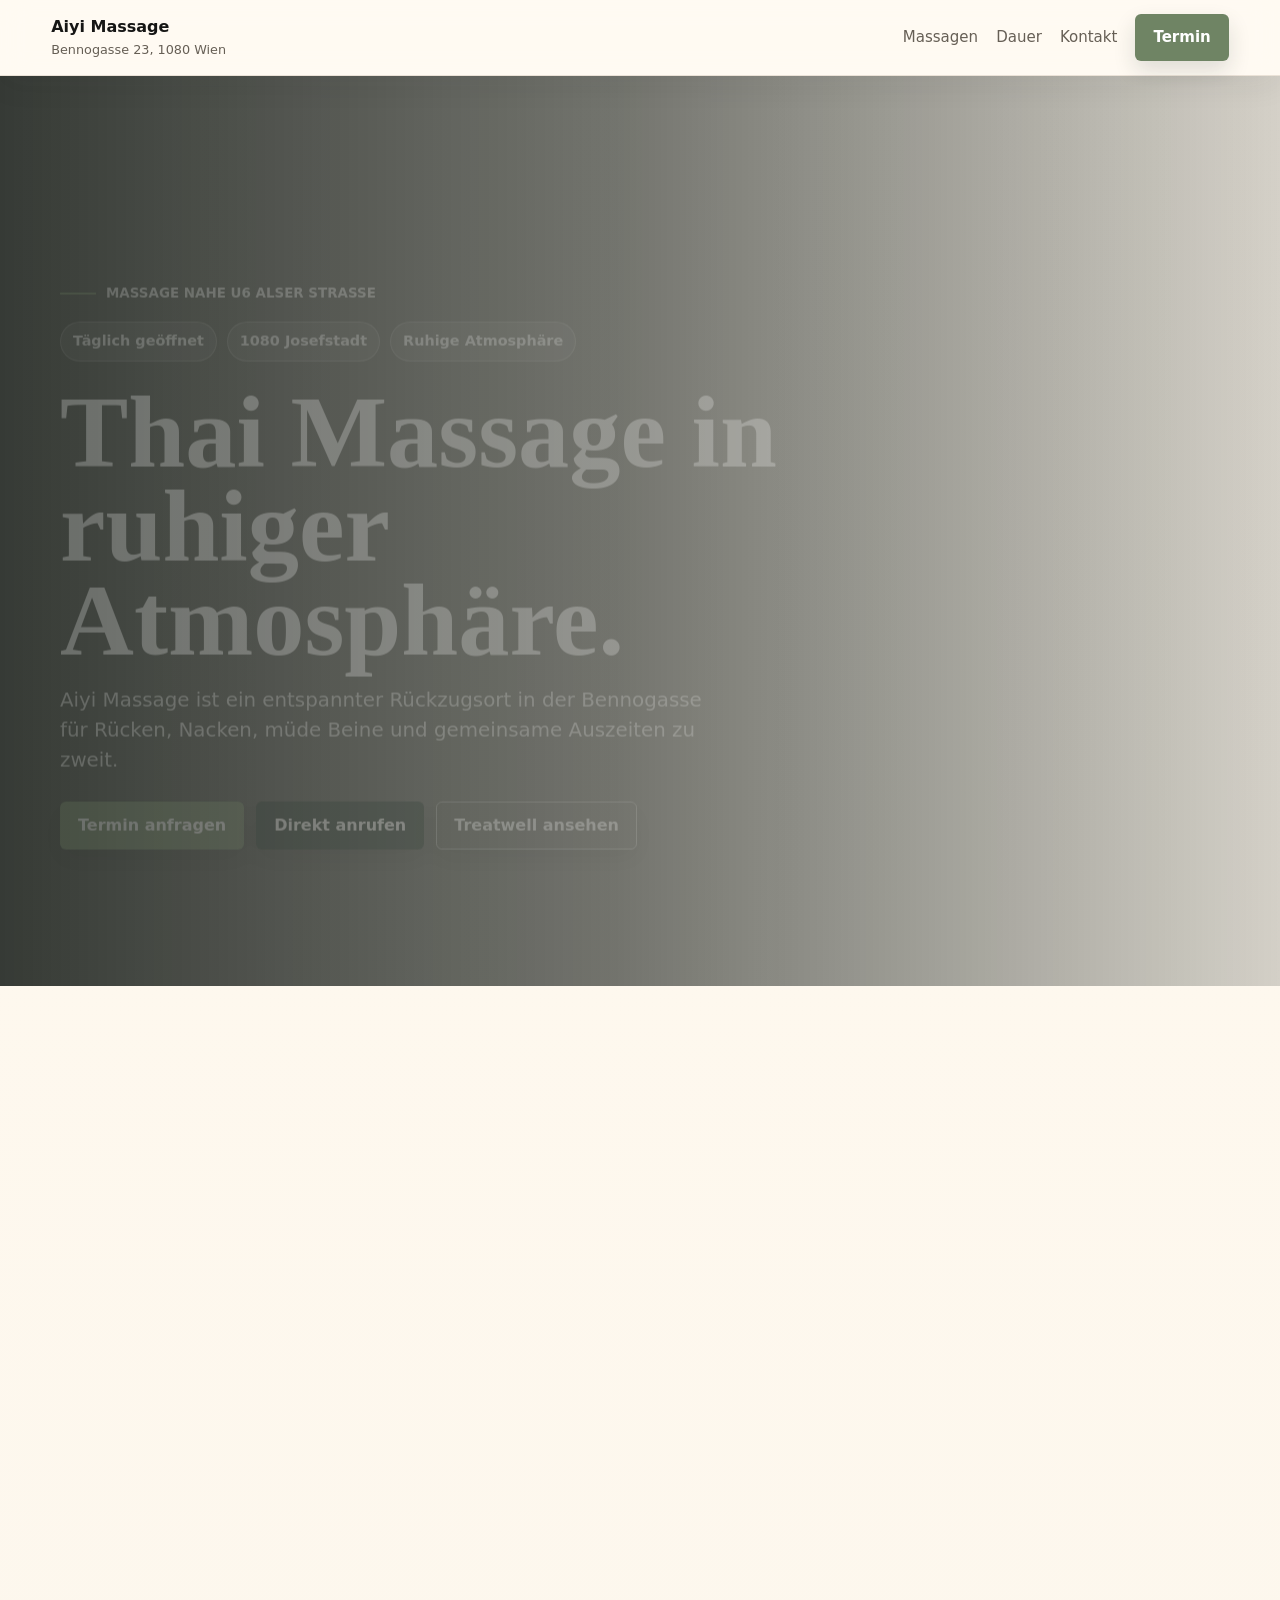
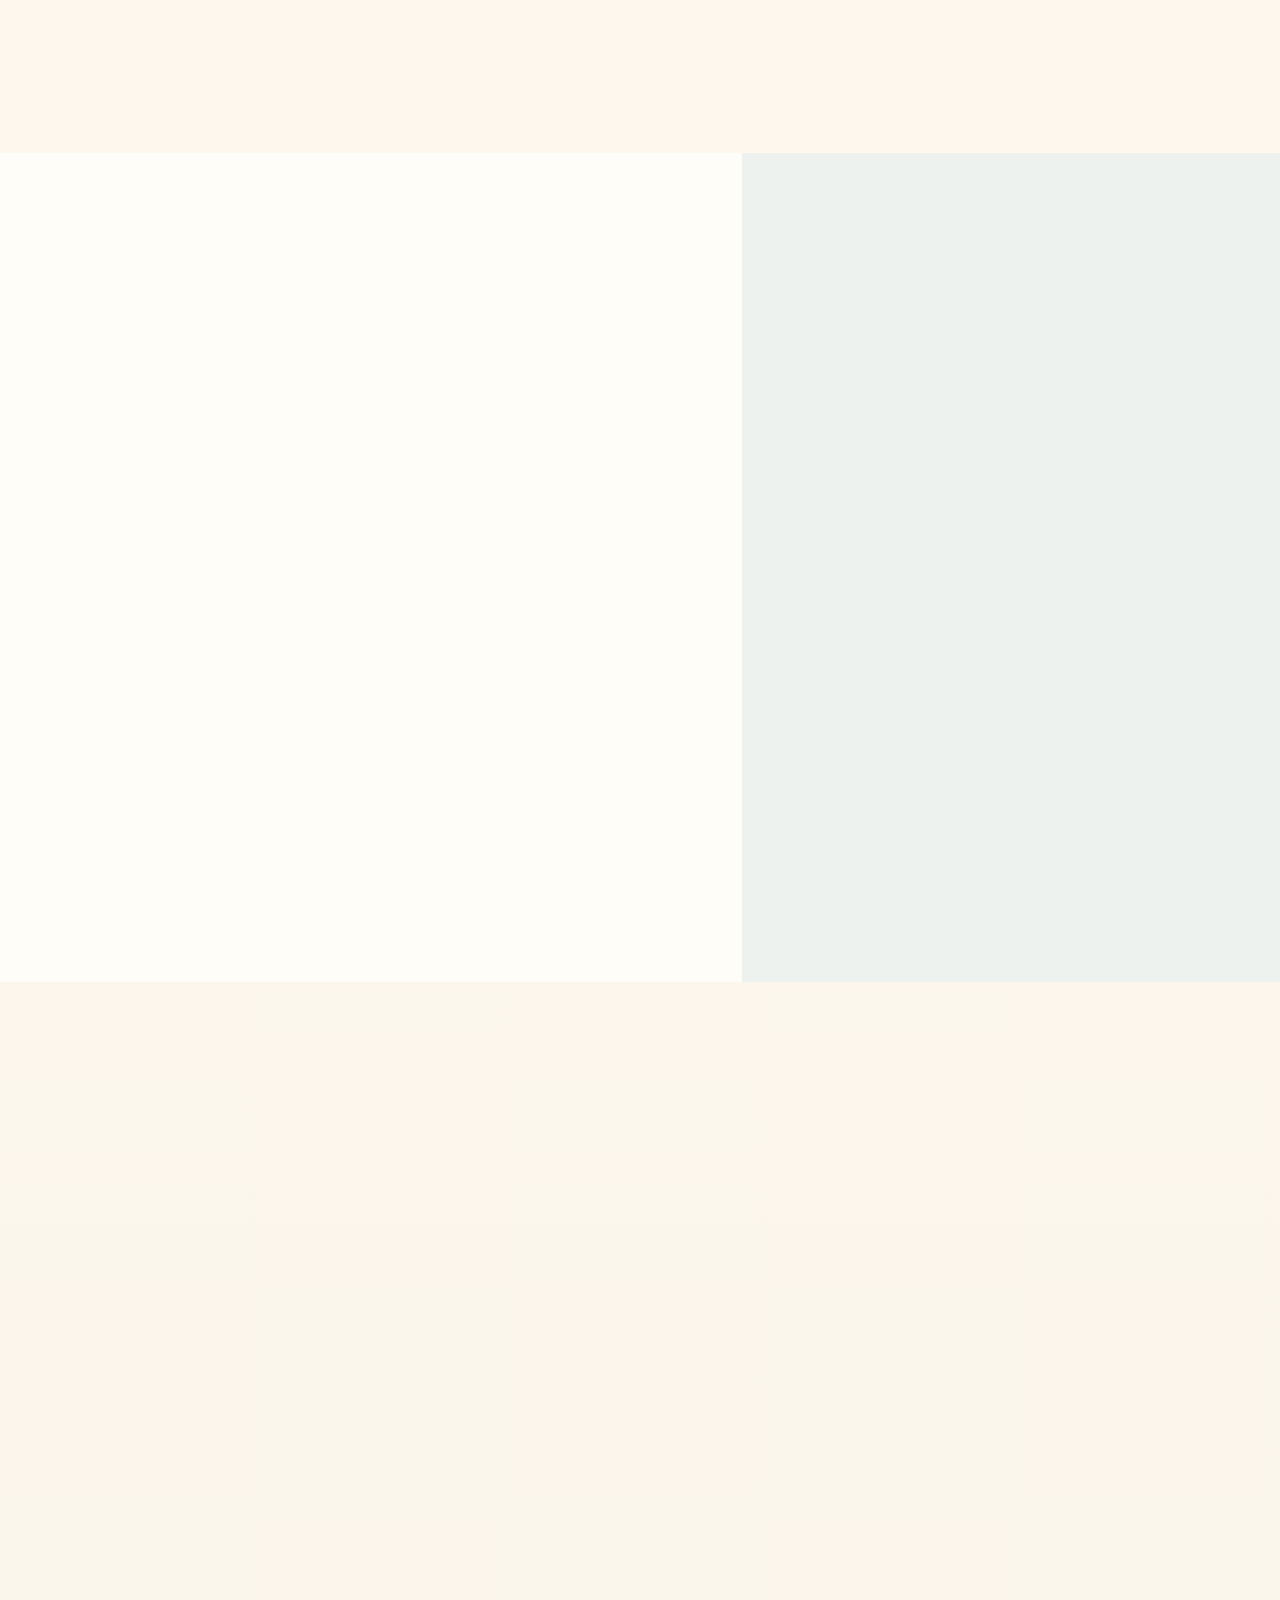
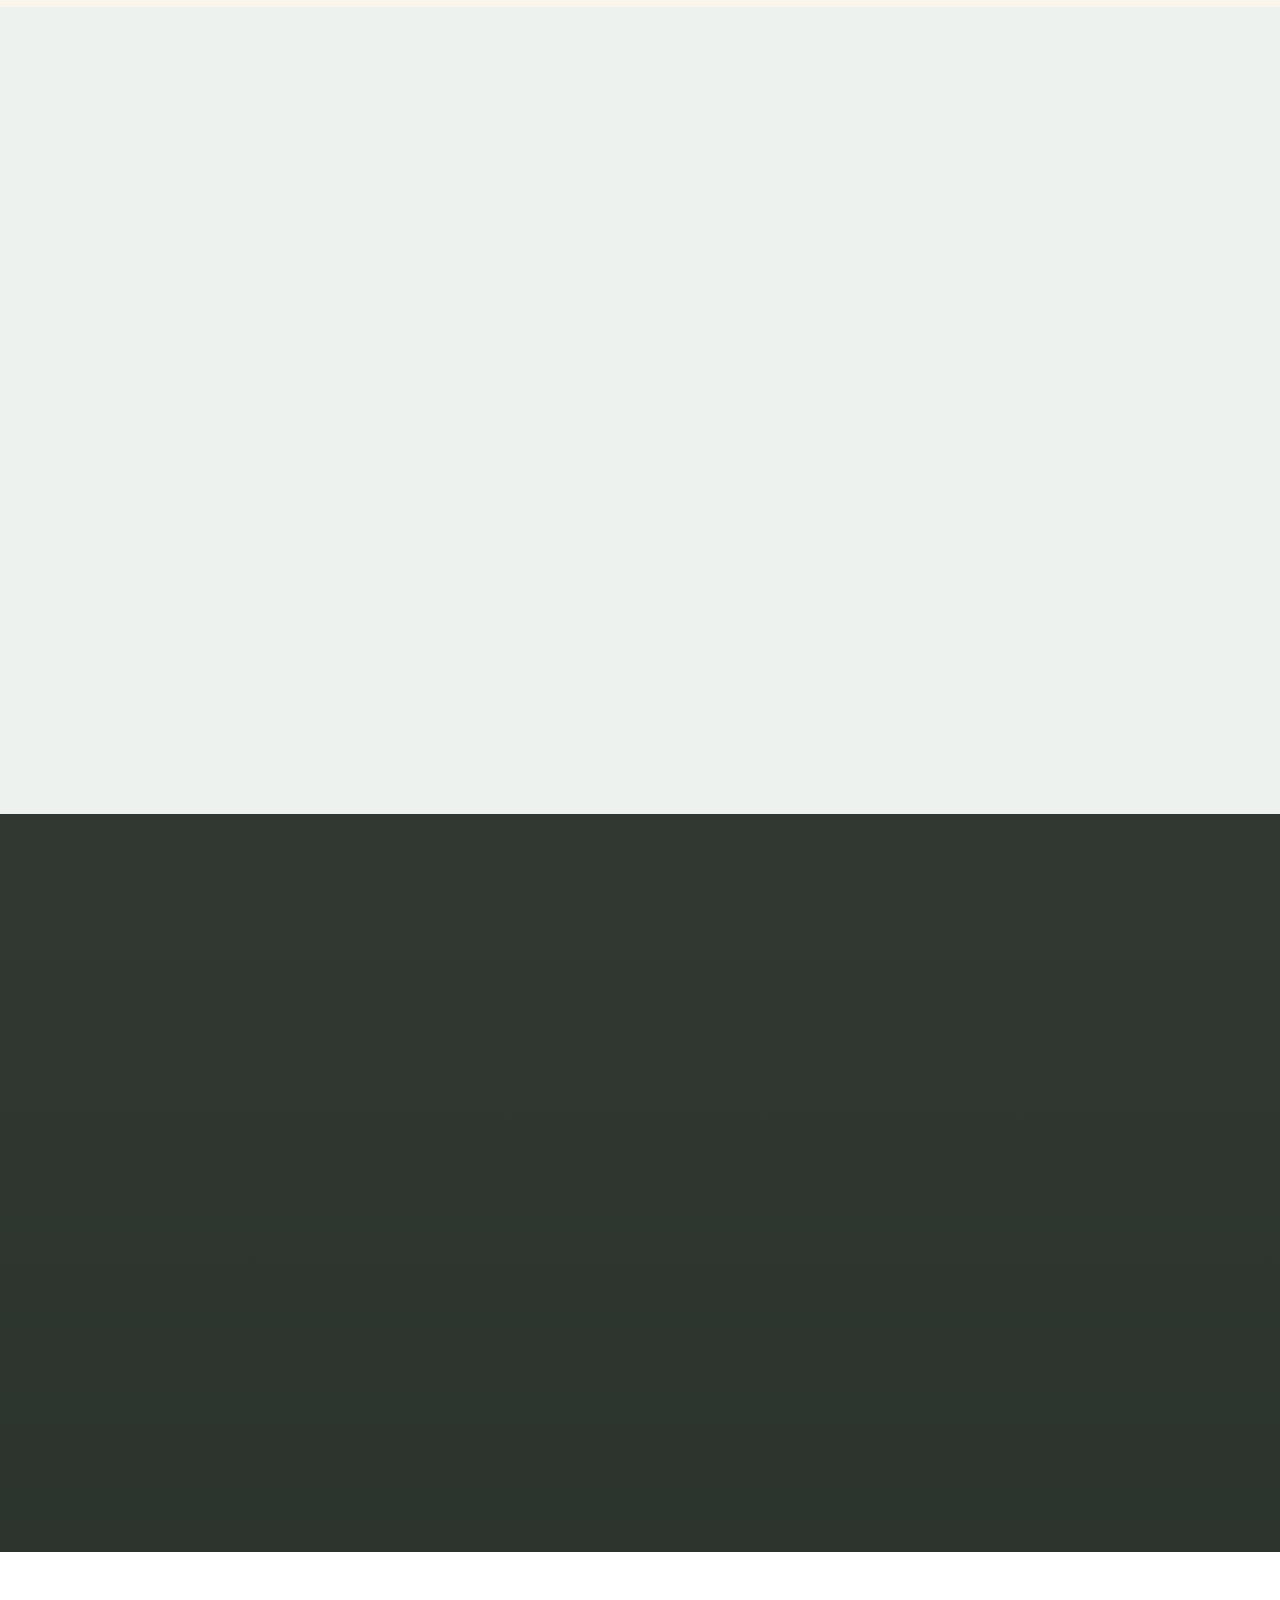
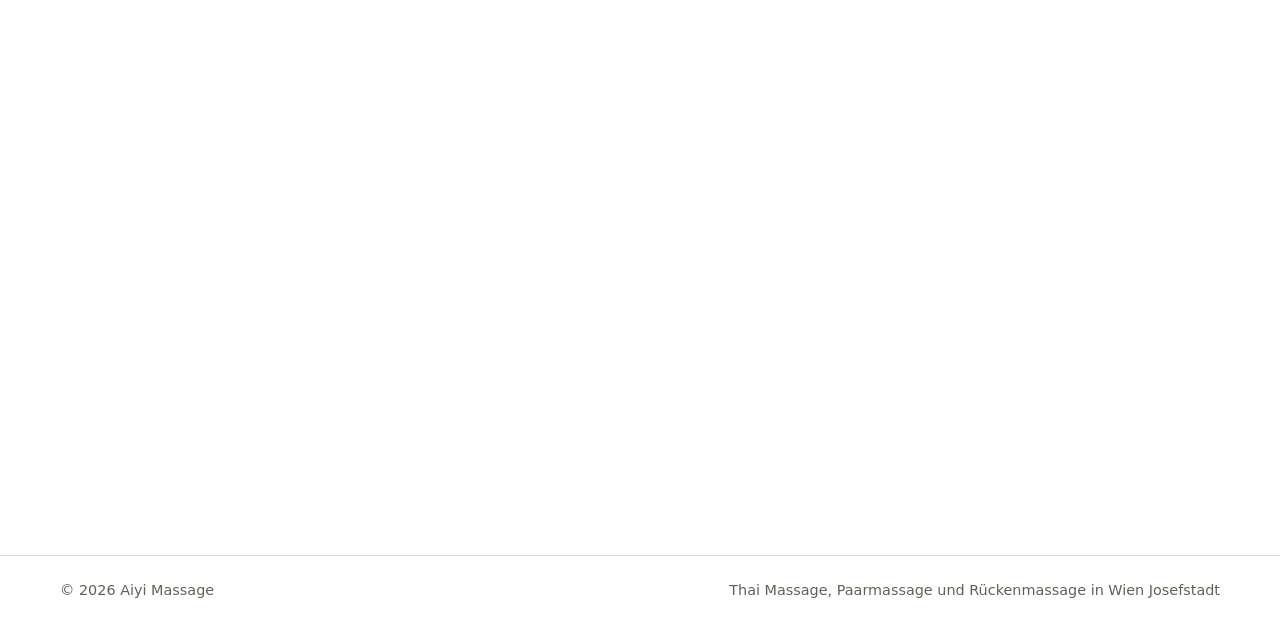
==== index.html @ 91cd6380 "Prepare GitHub Pages entry point" ====
<!doctype html>
<html lang="de">
  <head>
    <meta charset="utf-8" />
    <meta name="viewport" content="width=device-width, initial-scale=1" />
    <meta http-equiv="refresh" content="0; url=outputs/aiyi-massage/" />
    <title>Aiyi Massage | Website-Vorschau</title>
    <style>
      body {
        min-height: 100vh;
        display: grid;
        place-items: center;
        margin: 0;
        background: #fff9ef;
        color: #1f2822;
        font-family: system-ui, -apple-system, BlinkMacSystemFont, "Segoe UI", sans-serif;
      }

      main {
        width: min(520px, calc(100% - 36px));
        text-align: center;
      }

      a {
        color: #6f8464;
        font-weight: 700;
      }
    </style>
  </head>
  <body>
    <main>
      <h1>Aiyi Massage</h1>
      <p>Die Website-Vorschau wird geöffnet.</p>
      <p><a href="outputs/aiyi-massage/">Weiter zur Website</a></p>
    </main>
  </body>
</html>
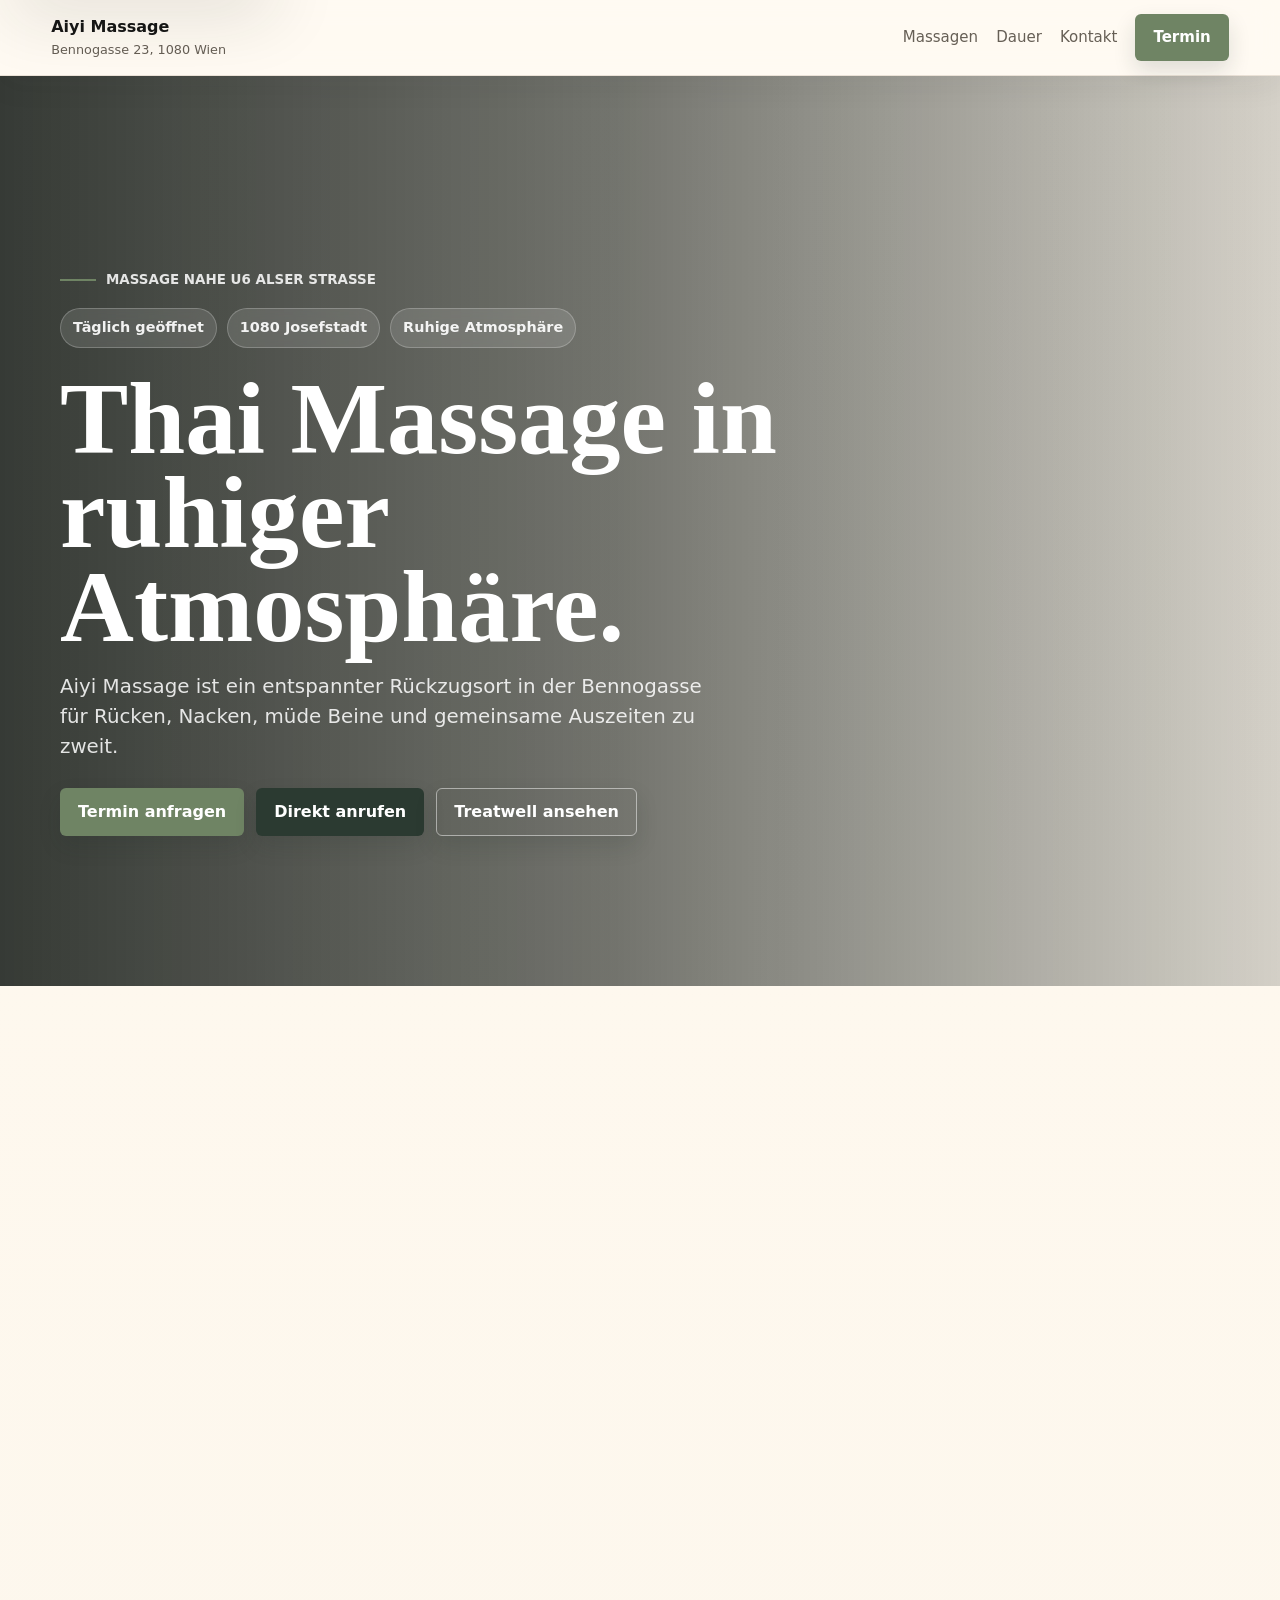
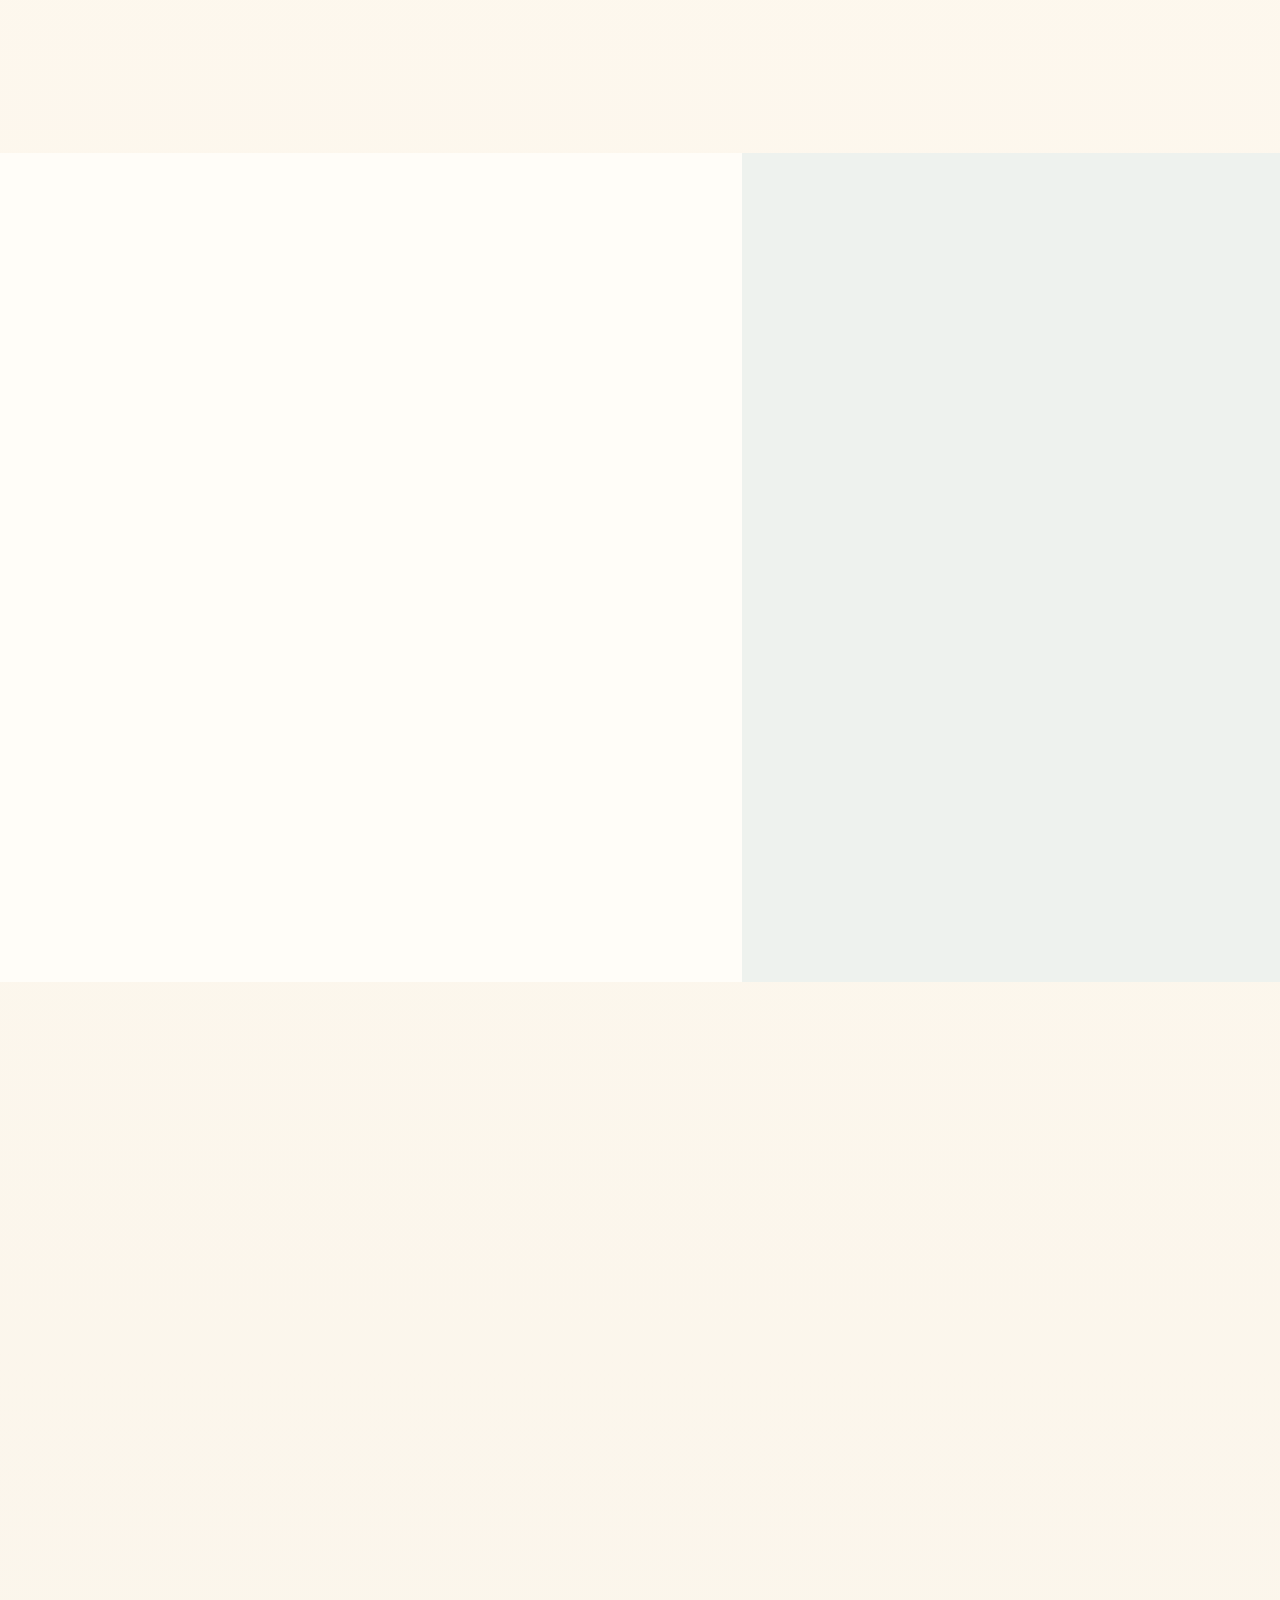
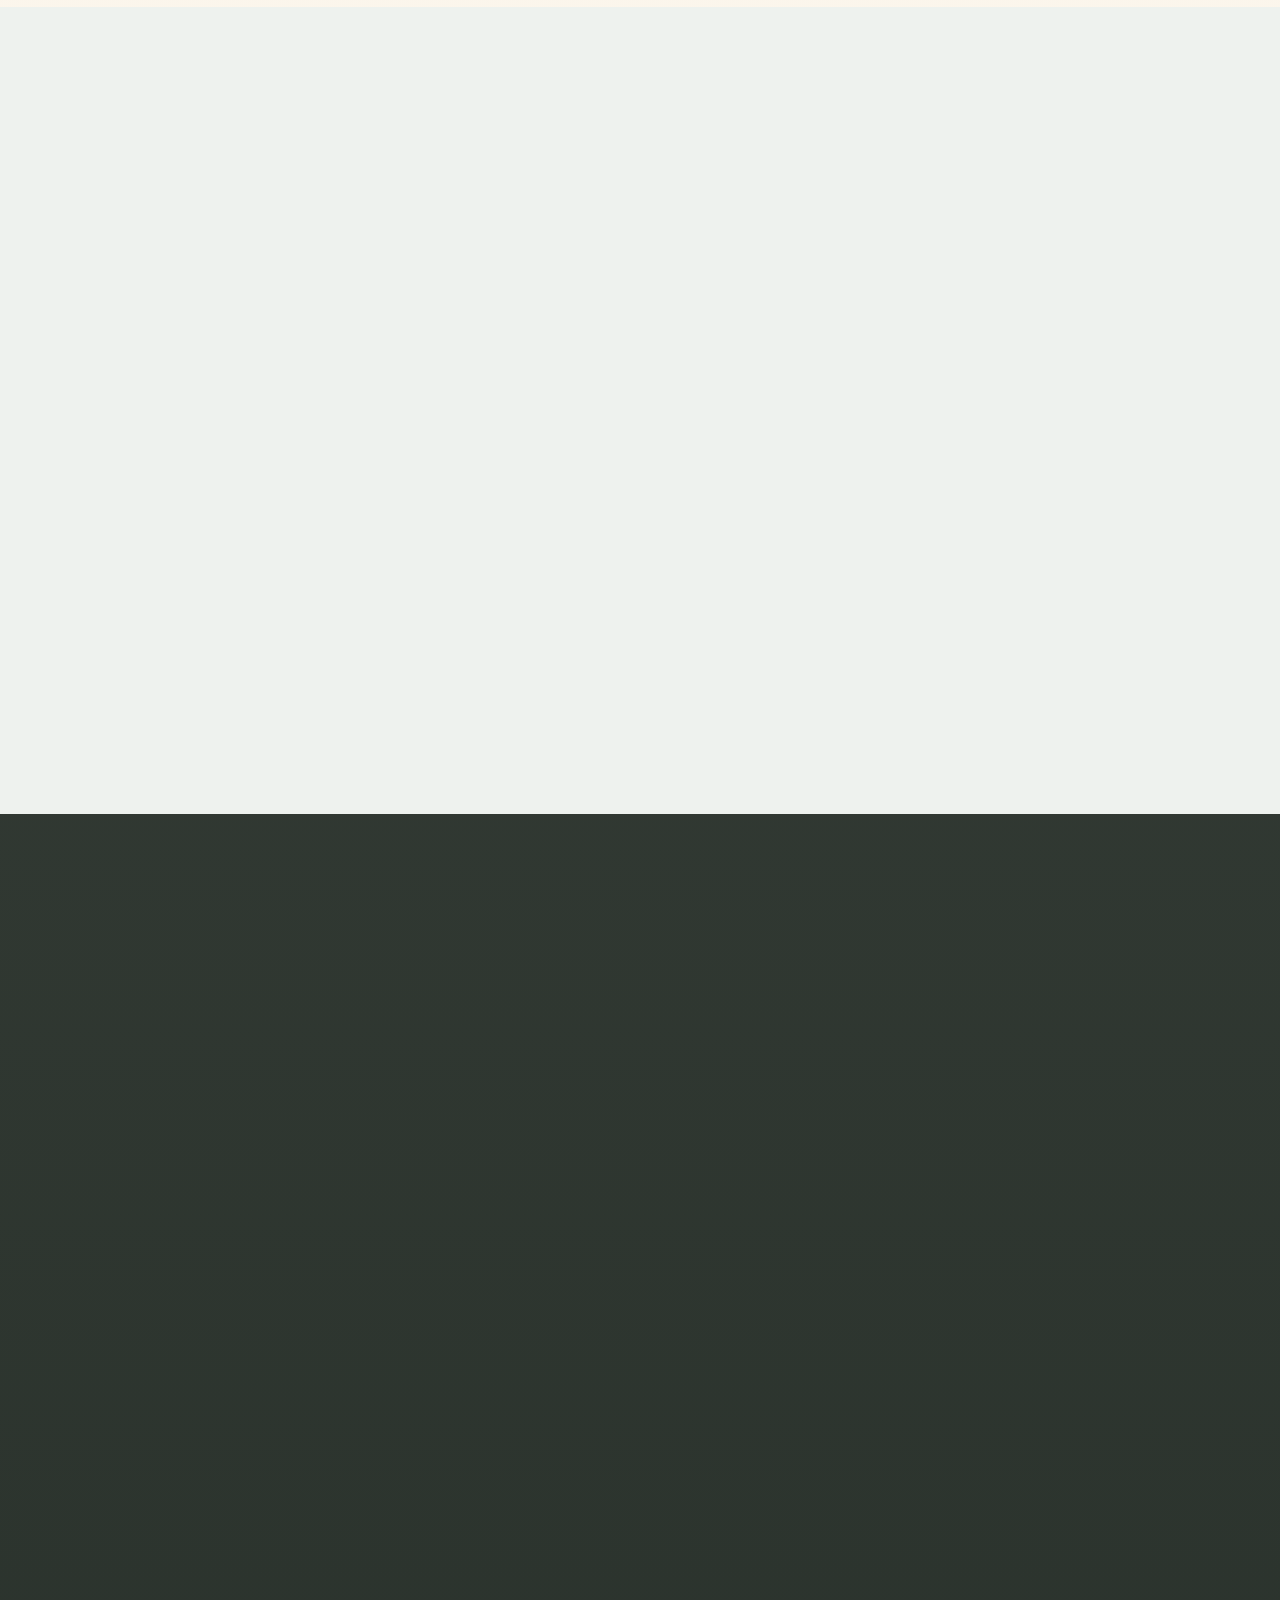
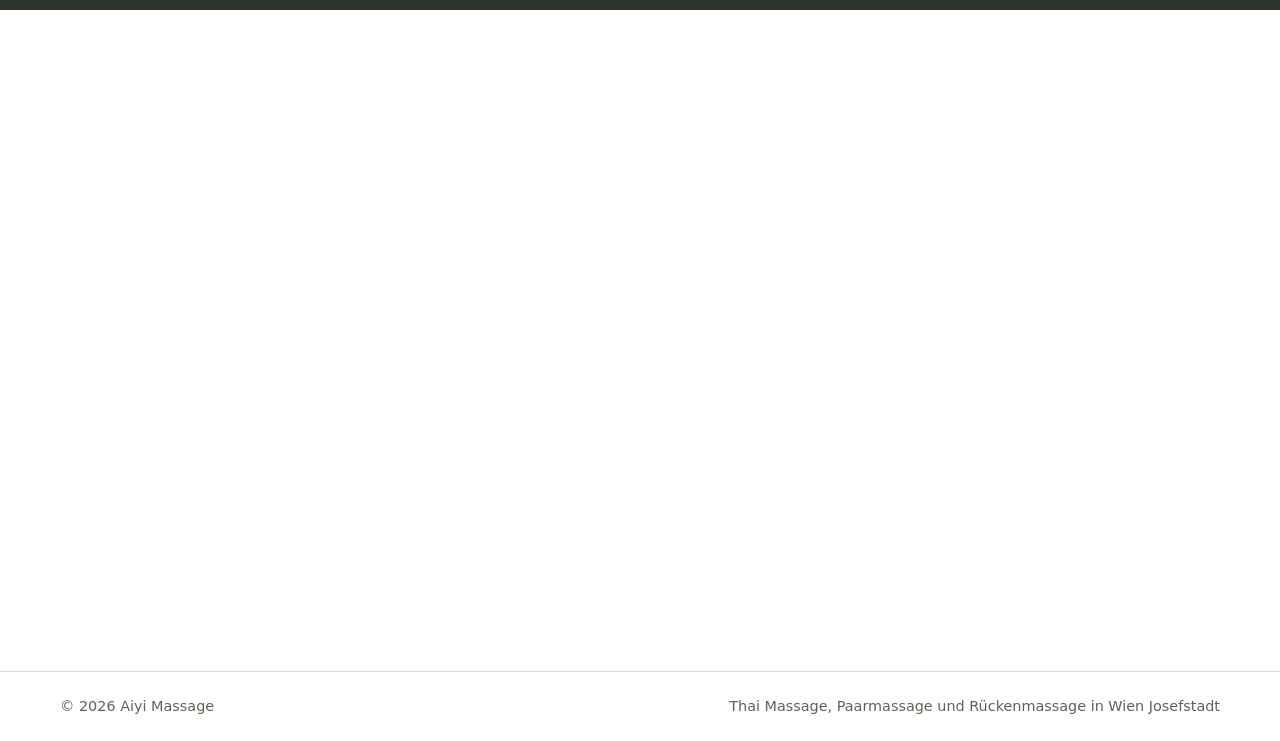
==== commit 5864a764: "Prepare Aiyi site for client launch" ====
--- a/index.html
+++ b/index.html
@@ -4,7 +4,12 @@
     <meta charset="utf-8" />
     <meta name="viewport" content="width=device-width, initial-scale=1" />
     <meta http-equiv="refresh" content="0; url=outputs/aiyi-massage/" />
-    <title>Aiyi Massage | Website-Vorschau</title>
+    <meta
+      name="description"
+      content="Aiyi Massage in 1080 Wien: Thai Massage, Paarmassage, Rückenmassage und Termin-Anfrage."
+    />
+    <link rel="canonical" href="https://paulito09.github.io/massage-studio-website/" />
+    <title>Aiyi Massage | Massage in 1080 Wien</title>
     <style>
       body {
         min-height: 100vh;
@@ -30,8 +35,8 @@
   <body>
     <main>
       <h1>Aiyi Massage</h1>
-      <p>Die Website-Vorschau wird geöffnet.</p>
-      <p><a href="outputs/aiyi-massage/">Weiter zur Website</a></p>
+      <p>Die Website wird geöffnet.</p>
+      <p><a href="outputs/aiyi-massage/">Weiter zu Aiyi Massage</a></p>
     </main>
   </body>
 </html>
